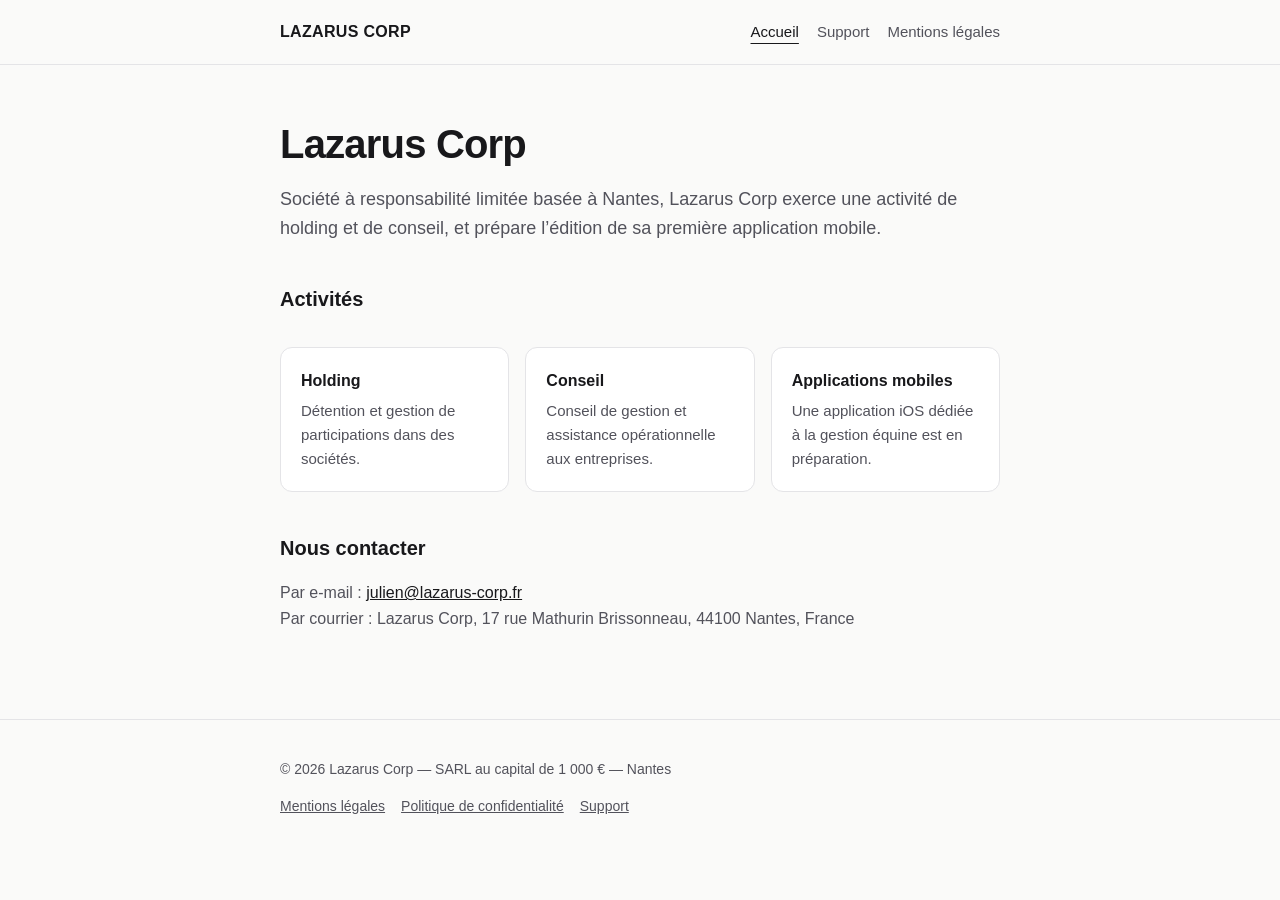
==== index.html @ b6610f35 "fix(a11y): structure des titres, landmarks, lien d'évitement et focus visible - h2 « Activités » ava" ====
<!doctype html>
<html lang="fr"><head><meta charset="utf-8"><meta name="viewport" content="width=device-width,initial-scale=1"><meta name="color-scheme" content="light dark">
<title>Lazarus Corp — Nantes</title><meta name="description" content="Lazarus Corp, société basée à Nantes : holding, conseil et édition d’applications mobiles."><link rel="stylesheet" href="/style.css"></head>
<body>
<a class="evitement" href="#contenu">Aller au contenu</a>
<header><div class="wrap"><a class="logo" href="/">Lazarus Corp</a>
<nav aria-label="Navigation principale"><ul>
<li><a href="/" aria-current="page">Accueil</a></li>
<li><a href="/support.html">Support</a></li>
<li><a href="/mentions-legales.html">Mentions légales</a></li>
</ul></nav></div></header>
<main id="contenu" tabindex="-1"><div class="wrap">

<h1>Lazarus Corp</h1>
<p class="lead">Société à responsabilité limitée basée à Nantes, Lazarus Corp exerce une activité de holding et de conseil, et prépare l’édition de sa première application mobile.</p>
<h2>Activités</h2>
<div class="cards">
<div class="card"><h3>Holding</h3><p>Détention et gestion de participations dans des sociétés.</p></div>
<div class="card"><h3>Conseil</h3><p>Conseil de gestion et assistance opérationnelle aux entreprises.</p></div>
<div class="card"><h3>Applications mobiles</h3><p>Une application iOS dédiée à la gestion équine est en préparation.</p></div>
</div>
<h2>Nous contacter</h2>
<p>Par e-mail : <a href="mailto:julien@lazarus-corp.fr">julien@lazarus-corp.fr</a><br>
Par courrier : Lazarus Corp, 17 rue Mathurin Brissonneau, 44100 Nantes, France</p>
</div></main>
<footer><div class="wrap"><p>© 2026 Lazarus Corp — SARL au capital de 1 000 € — Nantes</p>
<nav aria-label="Informations légales"><ul>
<li><a href="/mentions-legales.html">Mentions légales</a></li>
<li><a href="/confidentialite.html">Politique de confidentialité</a></li>
<li><a href="/support.html">Support</a></li>
</ul></nav></div></footer>
</body></html>
---- style.css ----
:root{--bg:#fafaf9;--fg:#18181b;--muted:#52525b;--border:#e4e4e7;--card:#fff;--accent:#18181b}
@media (prefers-color-scheme:dark){:root{--bg:#09090b;--fg:#fafafa;--muted:#a1a1aa;--border:#27272a;--card:#111113;--accent:#fafafa}}
*{box-sizing:border-box}
body{margin:0;background:var(--bg);color:var(--fg);font:16px/1.6 -apple-system,BlinkMacSystemFont,"Inter","Segoe UI",Roboto,sans-serif}
.wrap{max-width:760px;margin:0 auto;padding:0 20px}
header{border-bottom:1px solid var(--border)}
header .wrap{display:flex;flex-wrap:wrap;justify-content:space-between;align-items:center;min-height:64px;gap:8px 16px;padding-top:10px;padding-bottom:10px}
.logo{font-weight:700;letter-spacing:.02em;text-transform:uppercase;text-decoration:none;color:var(--fg)}
nav ul{list-style:none;margin:0;padding:0;display:flex;flex-wrap:wrap;gap:4px 18px}
header nav a{color:var(--muted);text-decoration:none;font-size:15px}
header nav a:hover,header nav a[aria-current]{color:var(--fg)}
header nav a[aria-current]{text-decoration:underline;text-underline-offset:6px}
main{padding:56px 0 72px}
h1{font-size:clamp(28px,5vw,40px);line-height:1.15;margin:0 0 16px;letter-spacing:-.02em}
h2{font-size:20px;margin:40px 0 12px}
p,li{color:var(--muted)}
strong{color:var(--fg)}
.lead{font-size:18px}
.cards{display:grid;grid-template-columns:repeat(auto-fit,minmax(220px,1fr));gap:16px;margin-top:32px}
.card{background:var(--card);border:1px solid var(--border);border-radius:12px;padding:20px}
.card h3{margin:0 0 6px;font-size:16px}
.card p{margin:0;font-size:15px}
dl{display:grid;grid-template-columns:max-content 1fr;gap:6px 20px;margin:0}
dt{color:var(--fg);font-weight:600}
dd{margin:0;color:var(--muted)}
a{color:var(--fg)}
footer{border-top:1px solid var(--border);padding:24px 0;font-size:14px;color:var(--muted)}
footer a{color:var(--muted)}
footer nav ul{gap:4px 16px}
footer a[aria-current]{color:var(--fg)}
@media (max-width:560px){header .wrap{flex-direction:column;justify-content:center;padding-top:14px;padding-bottom:14px}header nav ul{justify-content:center}dl{grid-template-columns:1fr}dd{margin-bottom:8px}}
/* Accessibilité */
.evitement{position:absolute;left:12px;top:-100px;z-index:10;padding:10px 16px;background:var(--fg);color:var(--bg);font-weight:600;border-radius:4px}
.evitement:focus{top:12px}
:focus-visible{outline:2px solid var(--fg);outline-offset:3px;border-radius:2px}
main:focus{outline:none}
@media (prefers-reduced-motion:reduce){*,*::before,*::after{animation-duration:.01ms!important;animation-iteration-count:1!important;transition-duration:.01ms!important;scroll-behavior:auto!important}}
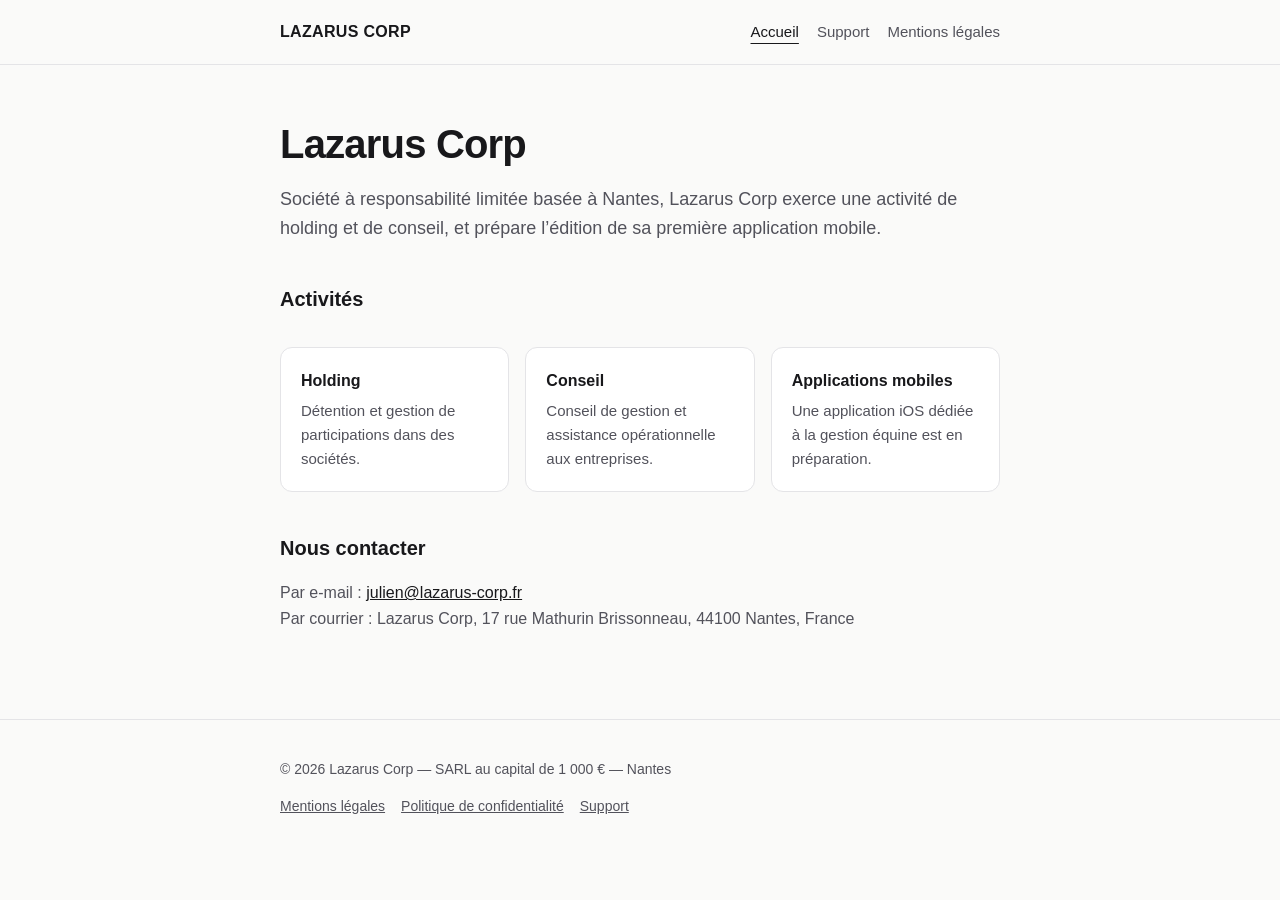
==== commit 84fd6568: "feat: année du pied de page automatique L'année est mise à jour en JavaScript à partir de la date du" ====
--- a/index.html
+++ b/index.html
@@ -23,10 +23,11 @@
 <p>Par e-mail : <a href="mailto:julien@lazarus-corp.fr">julien@lazarus-corp.fr</a><br>
 Par courrier : Lazarus Corp, 17 rue Mathurin Brissonneau, 44100 Nantes, France</p>
 </div></main>
-<footer><div class="wrap"><p>© 2026 Lazarus Corp — SARL au capital de 1 000 € — Nantes</p>
+<footer><div class="wrap"><p>© <span id="annee">2026</span> Lazarus Corp — SARL au capital de 1 000 € — Nantes</p>
 <nav aria-label="Informations légales"><ul>
 <li><a href="/mentions-legales.html">Mentions légales</a></li>
 <li><a href="/confidentialite.html">Politique de confidentialité</a></li>
 <li><a href="/support.html">Support</a></li>
 </ul></nav></div></footer>
+<script>document.getElementById("annee").textContent=new Date().getFullYear()</script>
 </body></html>
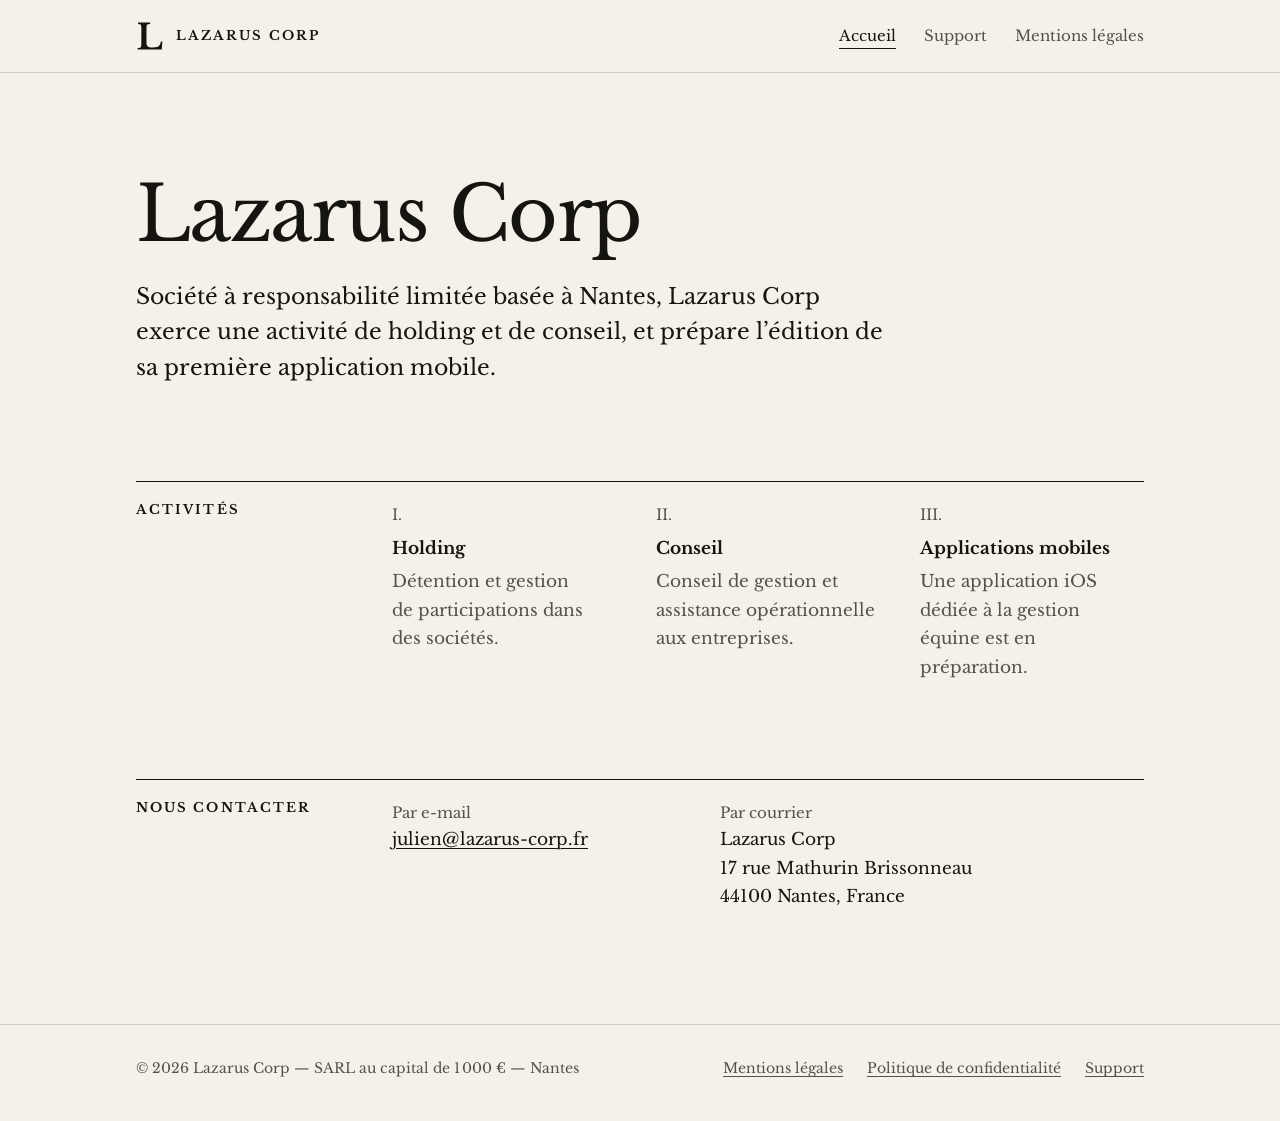
==== commit 4bce4d47: "feat(design): typo Libre Baskerville d'après le logo, mise en page éditoriale - Libre Baskerville (O" ====
--- a/index.html
+++ b/index.html
@@ -3,7 +3,7 @@
 <title>Lazarus Corp — Nantes</title><meta name="description" content="Lazarus Corp, société basée à Nantes : holding, conseil et édition d’applications mobiles."><link rel="stylesheet" href="/style.css"></head>
 <body>
 <a class="evitement" href="#contenu">Aller au contenu</a>
-<header><div class="wrap"><a class="logo" href="/">Lazarus Corp</a>
+<header><div class="wrap"><a class="logo" href="/"><svg class="monogramme" viewBox="0 0 775 800" aria-hidden="true"><path transform="translate(0 785) scale(1 -1)" d="M35 0V40Q80 42 102 50Q125 59 132 83Q140 107 140 154V616Q140 663 133 686Q126 710 106 719Q86 728 46 730V770H391V730Q346 729 324 720Q302 710 294 685Q287 660 287 609V190Q287 134 304 105Q320 76 360 66Q399 55 468 55Q545 55 590 69Q636 83 660 120Q685 157 700 227H740L724 0Z"/></svg><span>Lazarus Corp</span></a>
 <nav aria-label="Navigation principale"><ul>
 <li><a href="/" aria-current="page">Accueil</a></li>
 <li><a href="/support.html">Support</a></li>
@@ -11,19 +11,29 @@
 </ul></nav></div></header>
 <main id="contenu" tabindex="-1"><div class="wrap">
 
+<div class="intro">
 <h1>Lazarus Corp</h1>
 <p class="lead">Société à responsabilité limitée basée à Nantes, Lazarus Corp exerce une activité de holding et de conseil, et prépare l’édition de sa première application mobile.</p>
+</div>
+
+<section class="bloc">
 <h2>Activités</h2>
-<div class="cards">
-<div class="card"><h3>Holding</h3><p>Détention et gestion de participations dans des sociétés.</p></div>
-<div class="card"><h3>Conseil</h3><p>Conseil de gestion et assistance opérationnelle aux entreprises.</p></div>
-<div class="card"><h3>Applications mobiles</h3><p>Une application iOS dédiée à la gestion équine est en préparation.</p></div>
-</div>
+<ol class="activites">
+<li><h3>Holding</h3><p>Détention et gestion de participations dans des sociétés.</p></li>
+<li><h3>Conseil</h3><p>Conseil de gestion et assistance opérationnelle aux entreprises.</p></li>
+<li><h3>Applications mobiles</h3><p>Une application iOS dédiée à la gestion équine est en préparation.</p></li>
+</ol>
+</section>
+
+<section class="bloc">
 <h2>Nous contacter</h2>
-<p>Par e-mail : <a href="mailto:julien@lazarus-corp.fr">julien@lazarus-corp.fr</a><br>
-Par courrier : Lazarus Corp, 17 rue Mathurin Brissonneau, 44100 Nantes, France</p>
+<address class="contact">
+<p><span class="libelle">Par e-mail</span> <a href="mailto:julien@lazarus-corp.fr">julien@lazarus-corp.fr</a></p>
+<p><span class="libelle">Par courrier</span> Lazarus Corp<br>17 rue Mathurin Brissonneau<br>44100 Nantes, France</p>
+</address>
+</section>
 </div></main>
-<footer><div class="wrap"><p>© <span id="annee">2026</span> Lazarus Corp — SARL au capital de 1 000 € — Nantes</p>
+<footer><div class="wrap"><p>© <span id="annee">2026</span> Lazarus Corp — SARL au capital de 1 000 € — Nantes</p>
 <nav aria-label="Informations légales"><ul>
 <li><a href="/mentions-legales.html">Mentions légales</a></li>
 <li><a href="/confidentialite.html">Politique de confidentialité</a></li>
--- a/style.css
+++ b/style.css
@@ -1,37 +1,91 @@
-:root{--bg:#fafaf9;--fg:#18181b;--muted:#52525b;--border:#e4e4e7;--card:#fff;--accent:#18181b}
-@media (prefers-color-scheme:dark){:root{--bg:#09090b;--fg:#fafafa;--muted:#a1a1aa;--border:#27272a;--card:#111113;--accent:#fafafa}}
-*{box-sizing:border-box}
-body{margin:0;background:var(--bg);color:var(--fg);font:16px/1.6 -apple-system,BlinkMacSystemFont,"Inter","Segoe UI",Roboto,sans-serif}
-.wrap{max-width:760px;margin:0 auto;padding:0 20px}
-header{border-bottom:1px solid var(--border)}
-header .wrap{display:flex;flex-wrap:wrap;justify-content:space-between;align-items:center;min-height:64px;gap:8px 16px;padding-top:10px;padding-bottom:10px}
-.logo{font-weight:700;letter-spacing:.02em;text-transform:uppercase;text-decoration:none;color:var(--fg)}
-nav ul{list-style:none;margin:0;padding:0;display:flex;flex-wrap:wrap;gap:4px 18px}
-header nav a{color:var(--muted);text-decoration:none;font-size:15px}
-header nav a:hover,header nav a[aria-current]{color:var(--fg)}
-header nav a[aria-current]{text-decoration:underline;text-underline-offset:6px}
-main{padding:56px 0 72px}
-h1{font-size:clamp(28px,5vw,40px);line-height:1.15;margin:0 0 16px;letter-spacing:-.02em}
-h2{font-size:20px;margin:40px 0 12px}
-p,li{color:var(--muted)}
-strong{color:var(--fg)}
-.lead{font-size:18px}
-.cards{display:grid;grid-template-columns:repeat(auto-fit,minmax(220px,1fr));gap:16px;margin-top:32px}
-.card{background:var(--card);border:1px solid var(--border);border-radius:12px;padding:20px}
-.card h3{margin:0 0 6px;font-size:16px}
-.card p{margin:0;font-size:15px}
-dl{display:grid;grid-template-columns:max-content 1fr;gap:6px 20px;margin:0}
-dt{color:var(--fg);font-weight:600}
-dd{margin:0;color:var(--muted)}
-a{color:var(--fg)}
-footer{border-top:1px solid var(--border);padding:24px 0;font-size:14px;color:var(--muted)}
-footer a{color:var(--muted)}
-footer nav ul{gap:4px 16px}
-footer a[aria-current]{color:var(--fg)}
-@media (max-width:560px){header .wrap{flex-direction:column;justify-content:center;padding-top:14px;padding-bottom:14px}header nav ul{justify-content:center}dl{grid-template-columns:1fr}dd{margin-bottom:8px}}
+/* Lazarus Corp — feuille de style unique */
+
+/* Libre Baskerville (OFL, voir /fonts/OFL.txt), variable 400–700, réduite aux caractères latins */
+@font-face{font-family:"Libre Baskerville";src:url("/fonts/libre-baskerville-latin.woff2") format("woff2");font-weight:400 700;font-style:normal;font-display:swap;unicode-range:U+0000-00FF,U+0131,U+0152-0153,U+0178,U+02BB-02BC,U+02C6,U+02DA,U+02DC,U+0304,U+0308,U+0329,U+2000-206F,U+20AC,U+2122,U+2191,U+2193,U+2212,U+2215,U+FEFF,U+FFFD}
+
+:root{
+  --papier:#f4f1ea;--encre:#16140f;--gris:#57514a;--filet:#d3ccbe;
+  --serif:"Libre Baskerville",Georgia,"Times New Roman",serif;
+  --mesure:40rem;
+}
+@media (prefers-color-scheme:dark){
+  :root{--papier:#141310;--encre:#ece7dc;--gris:#aba396;--filet:#3a362e}
+}
+
+*,*::before,*::after{box-sizing:border-box}
+html{-webkit-text-size-adjust:100%;text-size-adjust:100%}
+body{margin:0;background:var(--papier);color:var(--encre);font:400 1rem/1.7 var(--serif);font-variant-numeric:lining-nums;-webkit-font-smoothing:antialiased}
+@media (min-width:40em){body{font-size:1.0625rem}}
+::selection{background:var(--encre);color:var(--papier)}
+
+.wrap{max-width:68rem;margin:0 auto;padding:0 clamp(1.25rem,4vw,2.5rem)}
+
+/* Liens */
+a{color:inherit;text-decoration-line:underline;text-decoration-thickness:1px;text-underline-offset:.2em}
+a:hover{text-decoration-thickness:2px}
+
+/* En-tête */
+header{border-bottom:1px solid var(--filet)}
+header .wrap{display:flex;flex-wrap:wrap;justify-content:space-between;align-items:center;gap:.75rem 2rem;min-height:4.5rem;padding-top:.75rem;padding-bottom:.75rem}
+.logo{display:inline-flex;align-items:center;gap:.75rem;text-decoration:none;font-weight:700;font-size:.8125rem;letter-spacing:.16em;text-transform:uppercase}
+.monogramme{width:1.75rem;height:1.75rem;fill:currentColor;flex:none}
+nav ul{list-style:none;margin:0;padding:0;display:flex;flex-wrap:wrap;gap:.25rem 1.75rem}
+header nav a{font-size:.9375rem;color:var(--gris);text-decoration:none}
+header nav a:hover,header nav a[aria-current]{color:var(--encre)}
+header nav a[aria-current]{text-decoration:underline;text-decoration-thickness:1px;text-underline-offset:.45em}
+
+/* Contenu */
+main{display:block;padding:clamp(3rem,8vw,6.5rem) 0 clamp(4rem,9vw,7rem)}
+h1,h2,h3{font-weight:400;line-height:1.2;text-wrap:balance}
+h1{font-size:clamp(2.5rem,7vw,4.75rem);line-height:1.05;letter-spacing:-.02em;margin:0 0 1.5rem}
+h2{font-size:1.375rem;margin:3.5rem 0 1rem;padding-top:1.25rem;border-top:1px solid var(--filet)}
+h3{font-size:1.0625rem;font-weight:700;margin:0 0 .5rem}
+p{margin:0 0 1rem;text-wrap:pretty}
+.lead{font-size:clamp(1.125rem,2.2vw,1.375rem);line-height:1.6;max-width:34em}
+strong{font-weight:700}
+address{font-style:normal}
+
+/* Accueil */
+.intro{max-width:52rem}
+.bloc{margin-top:clamp(3.5rem,8vw,6rem);border-top:1px solid var(--encre);padding-top:1.25rem}
+.bloc h2{margin:0 0 1.5rem;padding:0;border:0;font-size:.8125rem;font-weight:700;letter-spacing:.16em;text-transform:uppercase}
+.activites{list-style:none;margin:0;padding:0;display:grid;gap:2rem;counter-reset:activite}
+.activites li{counter-increment:activite}
+.activites li::before{content:counter(activite,upper-roman) "." / "";display:block;margin-bottom:.75rem;color:var(--gris);font-size:.9375rem}
+.activites p{margin:0;color:var(--gris)}
+.contact{display:grid;gap:1.5rem}
+.contact p{margin:0}
+.libelle{display:block;color:var(--gris);font-size:.9375rem}
+@media (min-width:52em){
+  .bloc{display:grid;grid-template-columns:14rem 1fr;gap:2rem}
+  .bloc h2{margin:0}
+  .activites{grid-template-columns:repeat(3,1fr);gap:2.5rem}
+  .contact{grid-template-columns:repeat(2,minmax(0,18rem));gap:2.5rem}
+}
+
+/* Pages de texte */
+.texte > *{max-width:var(--mesure)}
+.texte > .lead{color:var(--gris)}
+dl{display:grid;grid-template-columns:14rem 1fr;gap:.75rem 2rem;margin:0}
+dt{color:var(--gris);font-size:.9375rem}
+dd{margin:0}
+
+/* Pied de page */
+footer{border-top:1px solid var(--filet);padding:2rem 0 2.5rem;font-size:.875rem;color:var(--gris)}
+footer .wrap{display:flex;flex-wrap:wrap;justify-content:space-between;gap:1rem 2rem}
+footer p{margin:0}
+footer nav ul{gap:.25rem 1.5rem}
+footer a{color:var(--gris)}
+footer a:hover,footer a[aria-current]{color:var(--encre)}
+
+@media (max-width:35em){
+  dl{grid-template-columns:1fr;gap:0}
+  dd{margin-bottom:1rem}
+}
+
 /* Accessibilité */
-.evitement{position:absolute;left:12px;top:-100px;z-index:10;padding:10px 16px;background:var(--fg);color:var(--bg);font-weight:600;border-radius:4px}
-.evitement:focus{top:12px}
-:focus-visible{outline:2px solid var(--fg);outline-offset:3px;border-radius:2px}
+.evitement{position:absolute;left:1rem;top:-6rem;z-index:10;padding:.75rem 1.25rem;background:var(--encre);color:var(--papier);font-weight:700;text-decoration:none}
+.evitement:focus{top:1rem}
+:focus-visible{outline:2px solid var(--encre);outline-offset:3px;border-radius:1px}
 main:focus{outline:none}
 @media (prefers-reduced-motion:reduce){*,*::before,*::after{animation-duration:.01ms!important;animation-iteration-count:1!important;transition-duration:.01ms!important;scroll-behavior:auto!important}}
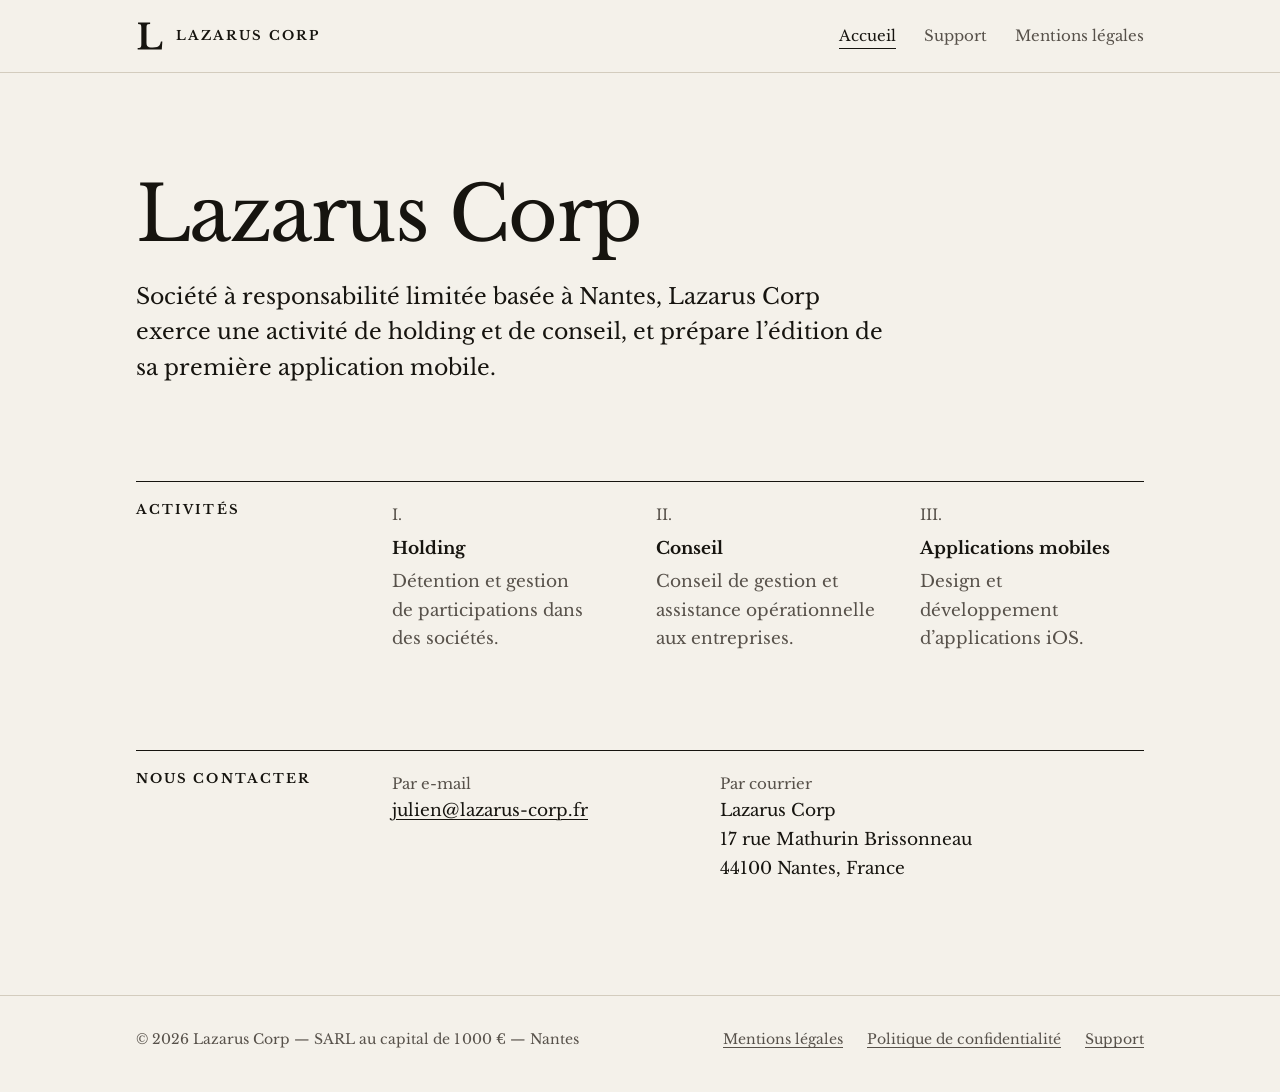
==== commit 381f33e6: "feat(contenu): l'activité applications mobiles présente le design et le développement iOS Co-Authore" ====
--- a/index.html
+++ b/index.html
@@ -21,7 +21,7 @@
 <ol class="activites">
 <li><h3>Holding</h3><p>Détention et gestion de participations dans des sociétés.</p></li>
 <li><h3>Conseil</h3><p>Conseil de gestion et assistance opérationnelle aux entreprises.</p></li>
-<li><h3>Applications mobiles</h3><p>Une application iOS dédiée à la gestion équine est en préparation.</p></li>
+<li><h3>Applications mobiles</h3><p>Design et développement d’applications iOS.</p></li>
 </ol>
 </section>
 
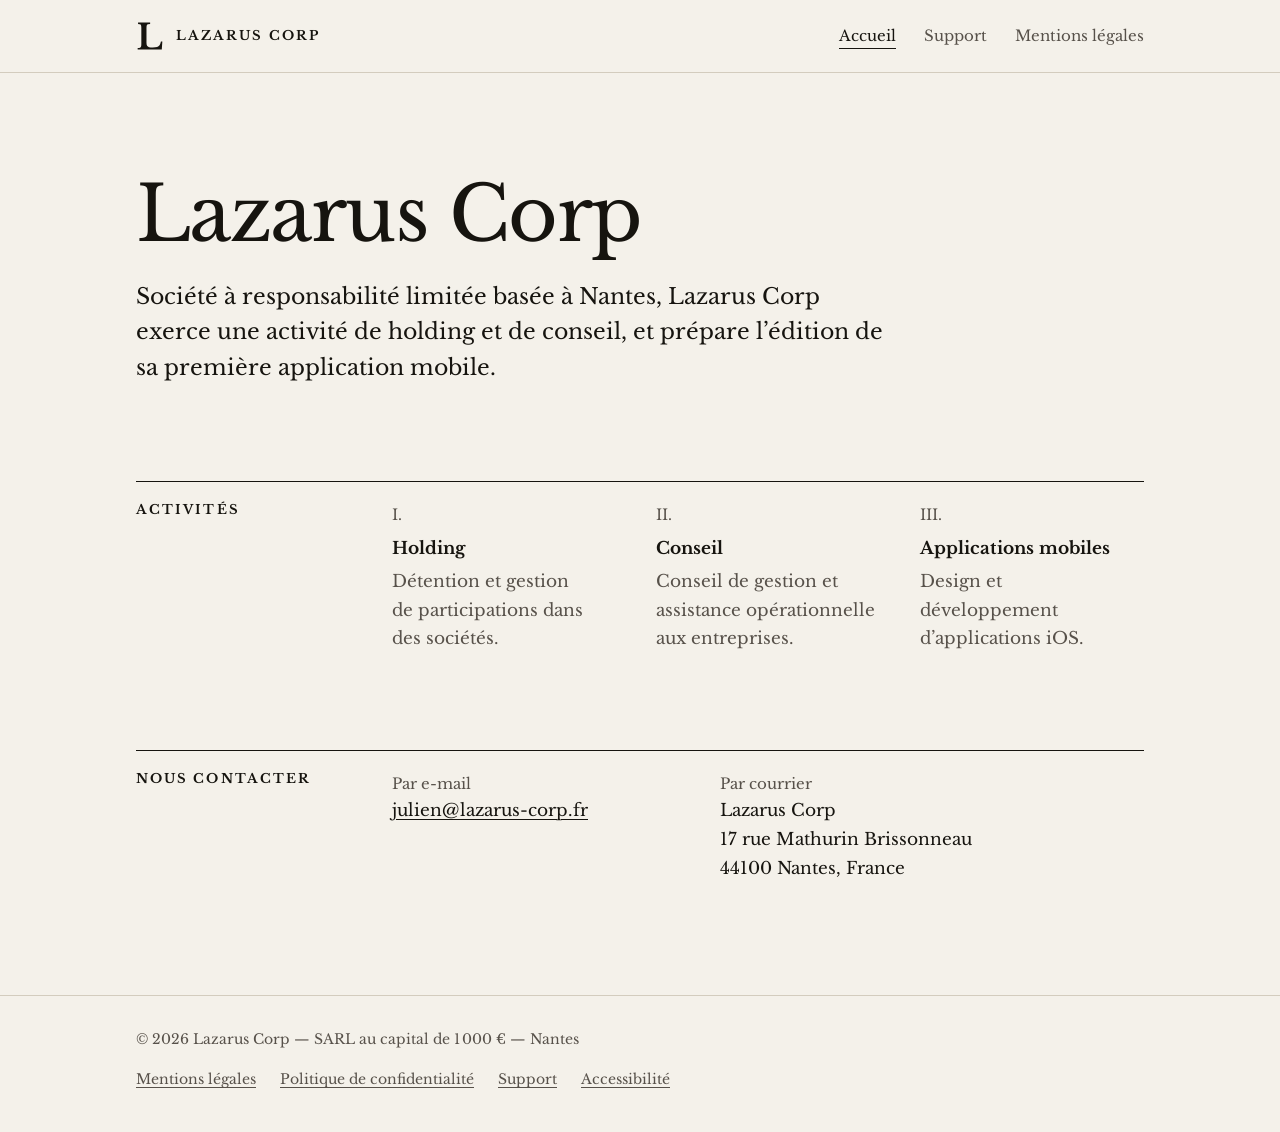
==== commit 33758961: "feat(a11y): page de déclaration d'accessibilité Déclaration volontaire (WCAG 2.1 AA / EN 301 549) qu" ====
--- a/index.html
+++ b/index.html
@@ -1,6 +1,6 @@
 <!doctype html>
 <html lang="fr"><head><meta charset="utf-8"><meta name="viewport" content="width=device-width,initial-scale=1"><meta name="color-scheme" content="light dark">
-<title>Lazarus Corp — Nantes</title><meta name="description" content="Lazarus Corp, société basée à Nantes : holding, conseil et édition d’applications mobiles."><link rel="stylesheet" href="/style.css"></head>
+<title>Lazarus Corp — Nantes</title><meta name="description" content="Lazarus Corp, société basée à Nantes : holding, conseil et édition d’applications mobiles."><link rel="icon" href="/favicon.svg" type="image/svg+xml"><link rel="preload" href="/fonts/libre-baskerville-latin.woff2" as="font" type="font/woff2" crossorigin><link rel="stylesheet" href="/style.css"></head>
 <body>
 <a class="evitement" href="#contenu">Aller au contenu</a>
 <header><div class="wrap"><a class="logo" href="/"><svg class="monogramme" viewBox="0 0 775 800" aria-hidden="true"><path transform="translate(0 785) scale(1 -1)" d="M35 0V40Q80 42 102 50Q125 59 132 83Q140 107 140 154V616Q140 663 133 686Q126 710 106 719Q86 728 46 730V770H391V730Q346 729 324 720Q302 710 294 685Q287 660 287 609V190Q287 134 304 105Q320 76 360 66Q399 55 468 55Q545 55 590 69Q636 83 660 120Q685 157 700 227H740L724 0Z"/></svg><span>Lazarus Corp</span></a>
@@ -38,6 +38,7 @@
 <li><a href="/mentions-legales.html">Mentions légales</a></li>
 <li><a href="/confidentialite.html">Politique de confidentialité</a></li>
 <li><a href="/support.html">Support</a></li>
+<li><a href="/accessibilite.html">Accessibilité</a></li>
 </ul></nav></div></footer>
 <script>document.getElementById("annee").textContent=new Date().getFullYear()</script>
 </body></html>
--- a/style.css
+++ b/style.css
@@ -2,10 +2,12 @@
 
 /* Libre Baskerville (OFL, voir /fonts/OFL.txt), variable 400–700, réduite aux caractères latins */
 @font-face{font-family:"Libre Baskerville";src:url("/fonts/libre-baskerville-latin.woff2") format("woff2");font-weight:400 700;font-style:normal;font-display:swap;unicode-range:U+0000-00FF,U+0131,U+0152-0153,U+0178,U+02BB-02BC,U+02C6,U+02DA,U+02DC,U+0304,U+0308,U+0329,U+2000-206F,U+20AC,U+2122,U+2191,U+2193,U+2212,U+2215,U+FEFF,U+FFFD}
+/* Repli aux métriques de Libre Baskerville : pas de décalage quand la police arrive */
+@font-face{font-family:"Libre Baskerville Repli";src:local("Georgia");size-adjust:116.6%;ascent-override:83.2%;descent-override:23.2%;line-gap-override:0%}
 
 :root{
   --papier:#f4f1ea;--encre:#16140f;--gris:#57514a;--filet:#d3ccbe;
-  --serif:"Libre Baskerville",Georgia,"Times New Roman",serif;
+  --serif:"Libre Baskerville","Libre Baskerville Repli",Georgia,"Times New Roman",serif;
   --mesure:40rem;
 }
 @media (prefers-color-scheme:dark){
@@ -14,7 +16,7 @@
 
 *,*::before,*::after{box-sizing:border-box}
 html{-webkit-text-size-adjust:100%;text-size-adjust:100%}
-body{margin:0;background:var(--papier);color:var(--encre);font:400 1rem/1.7 var(--serif);font-variant-numeric:lining-nums;-webkit-font-smoothing:antialiased}
+body{margin:0;background:var(--papier);color:var(--encre);font:400 1rem/1.7 var(--serif);overflow-wrap:break-word;-webkit-font-smoothing:antialiased}
 @media (min-width:40em){body{font-size:1.0625rem}}
 ::selection{background:var(--encre);color:var(--papier)}
 
@@ -69,6 +71,8 @@
 dl{display:grid;grid-template-columns:14rem 1fr;gap:.75rem 2rem;margin:0}
 dt{color:var(--gris);font-size:.9375rem}
 dd{margin:0}
+.texte ul{padding-left:1.25em}
+.texte li{margin-bottom:.5rem}
 
 /* Pied de page */
 footer{border-top:1px solid var(--filet);padding:2rem 0 2.5rem;font-size:.875rem;color:var(--gris)}
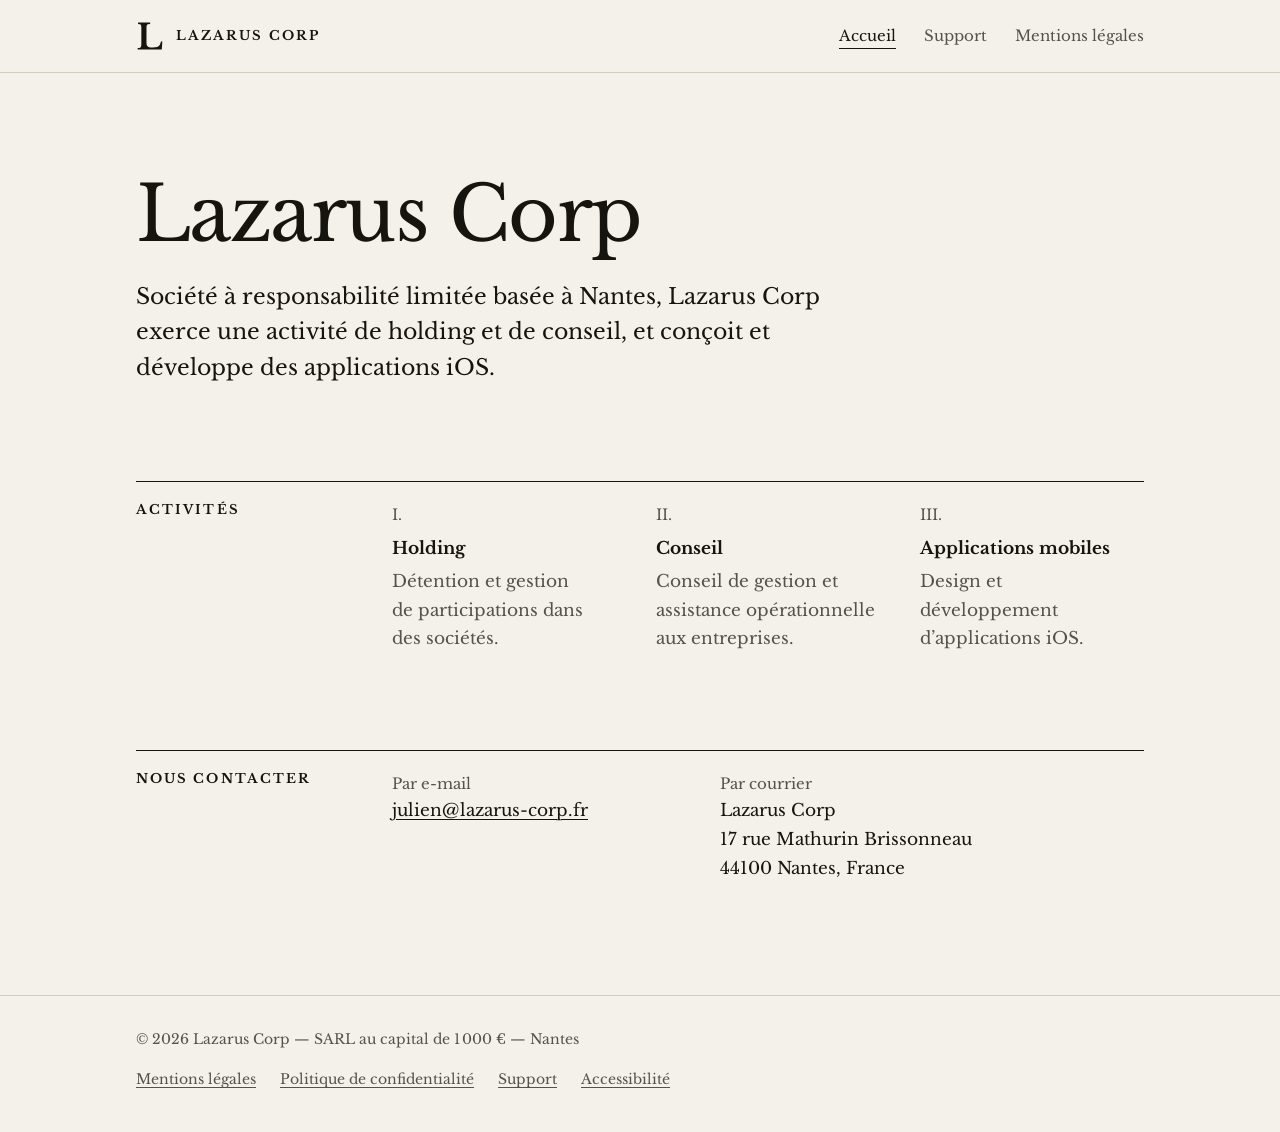
==== commit dc4bb329: "feat(contenu): l'intro de l'accueil présente le design et le développement iOS L'intro et la meta de" ====
--- a/index.html
+++ b/index.html
@@ -1,6 +1,6 @@
 <!doctype html>
 <html lang="fr"><head><meta charset="utf-8"><meta name="viewport" content="width=device-width,initial-scale=1"><meta name="color-scheme" content="light dark">
-<title>Lazarus Corp — Nantes</title><meta name="description" content="Lazarus Corp, société basée à Nantes : holding, conseil et édition d’applications mobiles."><link rel="icon" href="/favicon.svg" type="image/svg+xml"><link rel="preload" href="/fonts/libre-baskerville-latin.woff2" as="font" type="font/woff2" crossorigin><link rel="stylesheet" href="/style.css"></head>
+<title>Lazarus Corp — Nantes</title><meta name="description" content="Lazarus Corp, société basée à Nantes : holding, conseil, design et développement d’applications iOS."><link rel="icon" href="/favicon.svg" type="image/svg+xml"><link rel="preload" href="/fonts/libre-baskerville-latin.woff2" as="font" type="font/woff2" crossorigin><link rel="stylesheet" href="/style.css"></head>
 <body>
 <a class="evitement" href="#contenu">Aller au contenu</a>
 <header><div class="wrap"><a class="logo" href="/"><svg class="monogramme" viewBox="0 0 775 800" aria-hidden="true"><path transform="translate(0 785) scale(1 -1)" d="M35 0V40Q80 42 102 50Q125 59 132 83Q140 107 140 154V616Q140 663 133 686Q126 710 106 719Q86 728 46 730V770H391V730Q346 729 324 720Q302 710 294 685Q287 660 287 609V190Q287 134 304 105Q320 76 360 66Q399 55 468 55Q545 55 590 69Q636 83 660 120Q685 157 700 227H740L724 0Z"/></svg><span>Lazarus Corp</span></a>
@@ -13,7 +13,7 @@
 
 <div class="intro">
 <h1>Lazarus Corp</h1>
-<p class="lead">Société à responsabilité limitée basée à Nantes, Lazarus Corp exerce une activité de holding et de conseil, et prépare l’édition de sa première application mobile.</p>
+<p class="lead">Société à responsabilité limitée basée à Nantes, Lazarus Corp exerce une activité de holding et de conseil, et conçoit et développe des applications iOS.</p>
 </div>
 
 <section class="bloc">
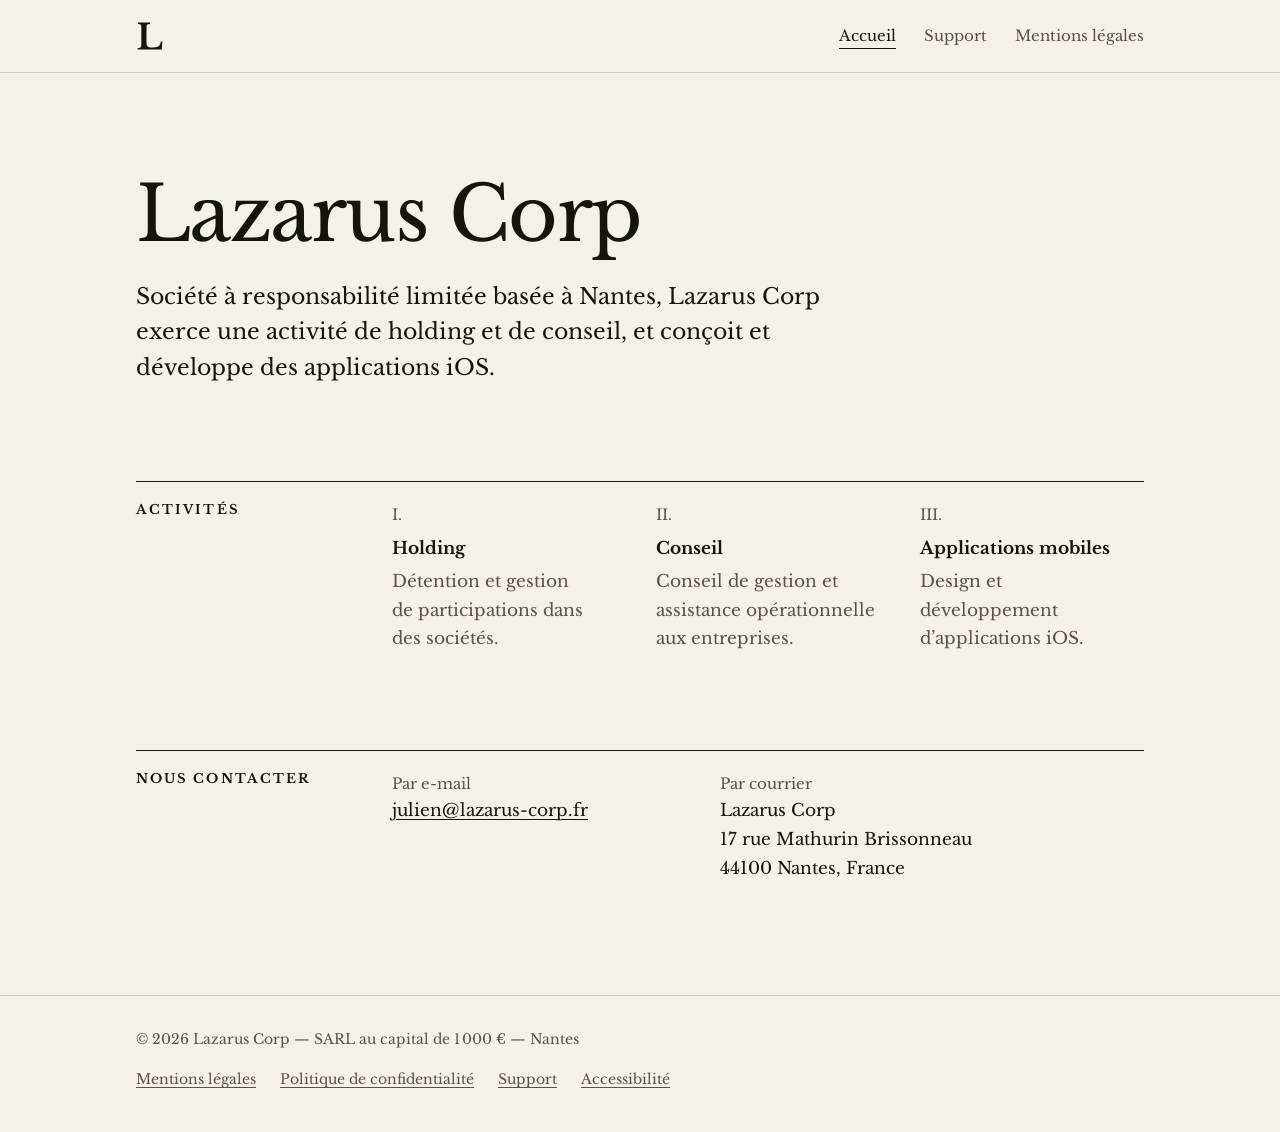
==== commit bd91122f: "feat(design): en-tête sans doublon entre le monogramme et le nom Sur l'accueil, le L reste seul puis" ====
--- a/index.html
+++ b/index.html
@@ -3,7 +3,7 @@
 <title>Lazarus Corp — Nantes</title><meta name="description" content="Lazarus Corp, société basée à Nantes : holding, conseil, design et développement d’applications iOS."><link rel="icon" href="/favicon.svg" type="image/svg+xml"><link rel="preload" href="/fonts/libre-baskerville-latin.woff2" as="font" type="font/woff2" crossorigin><link rel="stylesheet" href="/style.css"></head>
 <body>
 <a class="evitement" href="#contenu">Aller au contenu</a>
-<header><div class="wrap"><a class="logo" href="/"><svg class="monogramme" viewBox="0 0 775 800" aria-hidden="true"><path transform="translate(0 785) scale(1 -1)" d="M35 0V40Q80 42 102 50Q125 59 132 83Q140 107 140 154V616Q140 663 133 686Q126 710 106 719Q86 728 46 730V770H391V730Q346 729 324 720Q302 710 294 685Q287 660 287 609V190Q287 134 304 105Q320 76 360 66Q399 55 468 55Q545 55 590 69Q636 83 660 120Q685 157 700 227H740L724 0Z"/></svg><span>Lazarus Corp</span></a>
+<header><div class="wrap"><a class="logo" href="/"><svg class="monogramme" viewBox="0 0 775 800" aria-hidden="true"><path transform="translate(0 785) scale(1 -1)" d="M35 0V40Q80 42 102 50Q125 59 132 83Q140 107 140 154V616Q140 663 133 686Q126 710 106 719Q86 728 46 730V770H391V730Q346 729 324 720Q302 710 294 685Q287 660 287 609V190Q287 134 304 105Q320 76 360 66Q399 55 468 55Q545 55 590 69Q636 83 660 120Q685 157 700 227H740L724 0Z"/></svg><span class="masque">Lazarus Corp</span></a>
 <nav aria-label="Navigation principale"><ul>
 <li><a href="/" aria-current="page">Accueil</a></li>
 <li><a href="/support.html">Support</a></li>
--- a/style.css
+++ b/style.css
@@ -88,6 +88,8 @@
 }
 
 /* Accessibilité */
+/* Masqué à l'écran, lu par les lecteurs d'écran */
+.masque{position:absolute;width:1px;height:1px;margin:-1px;padding:0;overflow:hidden;clip-path:inset(50%);white-space:nowrap;border:0}
 .evitement{position:absolute;left:1rem;top:-6rem;z-index:10;padding:.75rem 1.25rem;background:var(--encre);color:var(--papier);font-weight:700;text-decoration:none}
 .evitement:focus{top:1rem}
 :focus-visible{outline:2px solid var(--encre);outline-offset:3px;border-radius:1px}
